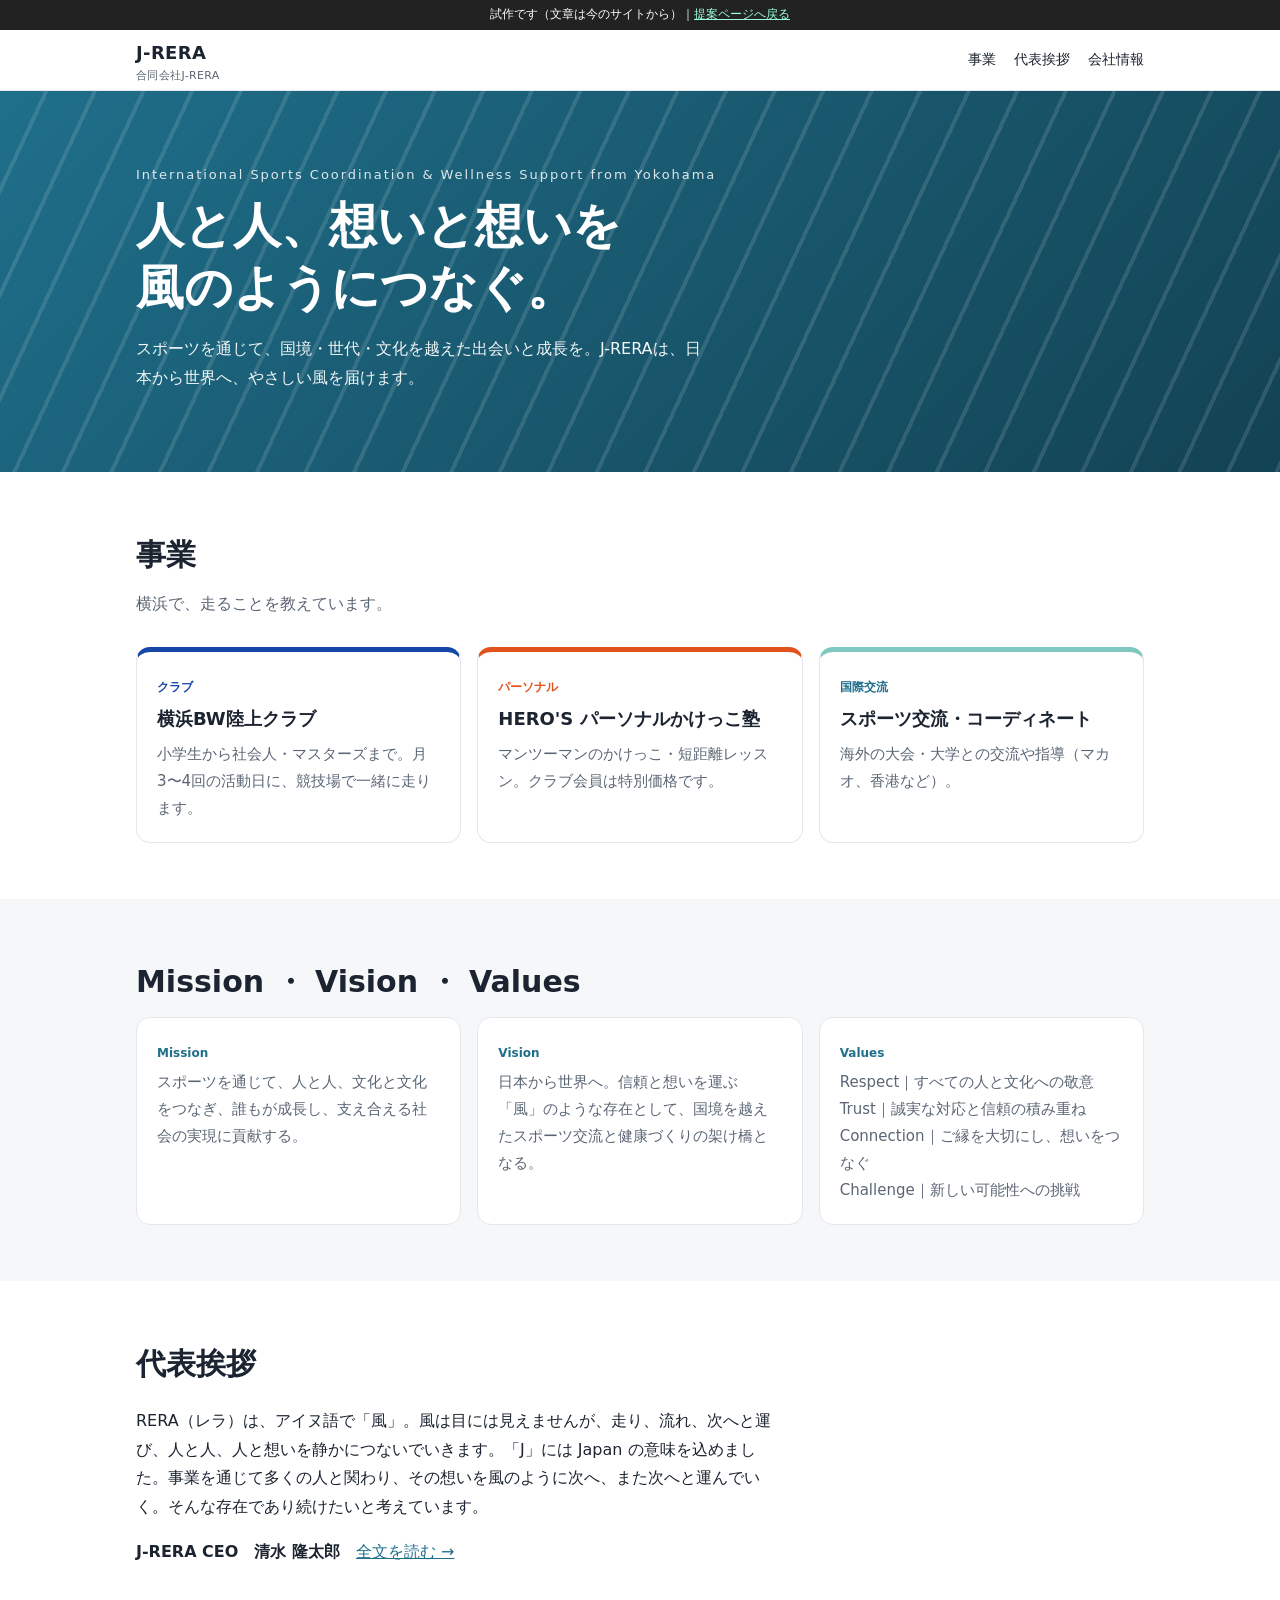
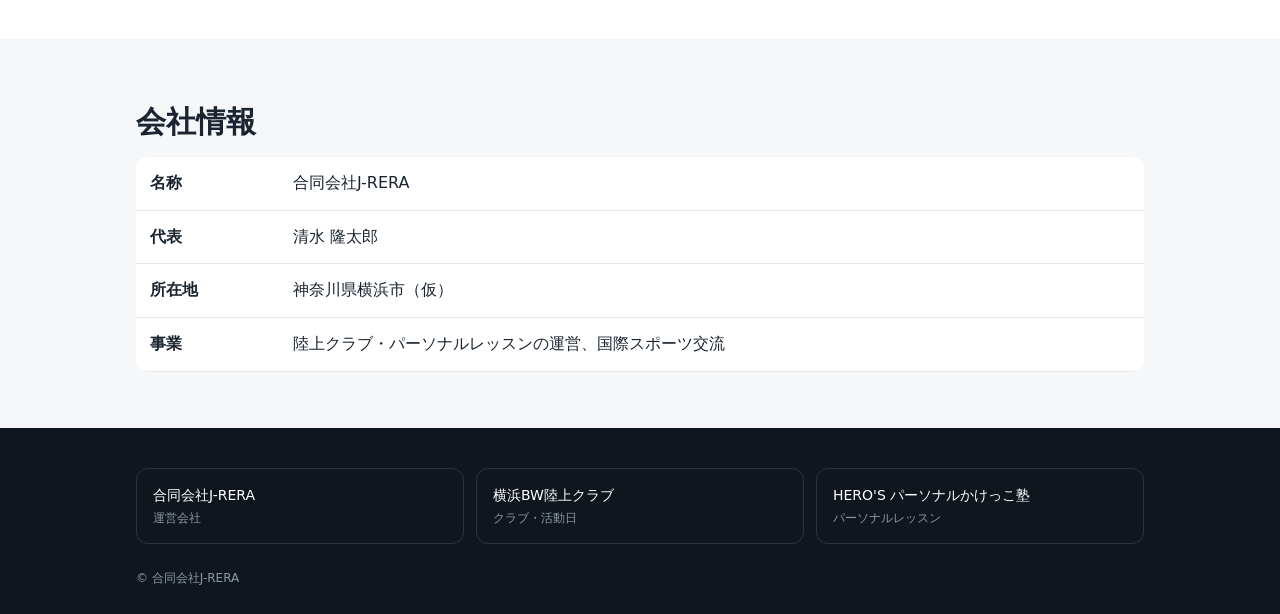
==== index.html @ cc94c743 "J-RERA・BW・HERO'S のサイトまとめの試作 提案ページと、3 ブランドの見本サイト（共通の base.css）。決済は Square に一本化する想定。  Co-Authored-By: " ====
<!doctype html>
<html lang="ja">
<head>
<meta charset="utf-8">
<meta name="viewport" content="width=device-width, initial-scale=1">
<meta name="robots" content="noindex, nofollow">
<title>合同会社J-RERA｜スポーツでつなぐ、横浜から世界へ</title>
<meta name="description" content="スポーツを通じて、国境・世代・文化を越えた出会いと成長を。横浜BW陸上クラブ、HERO'S パーソナルかけっこ塾を運営しています。">
<link rel="stylesheet" href="base.css">
</head>
<body class="jrera">
<div class="mock-note">試作です（文章は今のサイトから）｜<a href="proposal.html">提案ページへ戻る</a></div>

<header class="site"><div class="wrap">
  <a class="logo" href="#">J-RERA<small>合同会社J-RERA</small></a>
  <nav class="menu">
    <a href="#business">事業</a><a href="#message">代表挨拶</a><a href="#company">会社情報</a>
  </nav>
</div></header>

<div class="hero"><div class="wrap">
  <div class="eyebrow">International Sports Coordination &amp; Wellness Support from Yokohama</div>
  <h1>人と人、想いと想いを<br>風のようにつなぐ。</h1>
  <p>スポーツを通じて、国境・世代・文化を越えた出会いと成長を。J-RERAは、日本から世界へ、やさしい風を届けます。</p>
</div></div>

<section id="business"><div class="wrap">
  <h2>事業</h2>
  <p class="lead">横浜で、走ることを教えています。</p>
  <div class="grid">
    <a class="card" href="bw/" style="text-decoration:none;color:inherit;border-top:5px solid #1747a6">
      <span class="tag" style="color:#1747a6">クラブ</span><h3>横浜BW陸上クラブ</h3>
      <p>小学生から社会人・マスターズまで。月3〜4回の活動日に、競技場で一緒に走ります。</p>
    </a>
    <a class="card" href="heros/" style="text-decoration:none;color:inherit;border-top:5px solid #e2521d">
      <span class="tag" style="color:#e2521d">パーソナル</span><h3>HERO'S パーソナルかけっこ塾</h3>
      <p>マンツーマンのかけっこ・短距離レッスン。クラブ会員は特別価格です。</p>
    </a>
    <div class="card" style="border-top:5px solid var(--accent)">
      <span class="tag">国際交流</span><h3>スポーツ交流・コーディネート</h3>
      <p>海外の大会・大学との交流や指導（マカオ、香港など）。</p>
    </div>
  </div>
</div></section>

<section class="alt"><div class="wrap">
  <h2>Mission ・ Vision ・ Values</h2>
  <div class="grid">
    <div class="card"><span class="tag">Mission</span><p>スポーツを通じて、人と人、文化と文化をつなぎ、誰もが成長し、支え合える社会の実現に貢献する。</p></div>
    <div class="card"><span class="tag">Vision</span><p>日本から世界へ。信頼と想いを運ぶ「風」のような存在として、国境を越えたスポーツ交流と健康づくりの架け橋となる。</p></div>
    <div class="card"><span class="tag">Values</span><p>Respect｜すべての人と文化への敬意<br>Trust｜誠実な対応と信頼の積み重ね<br>Connection｜ご縁を大切にし、想いをつなぐ<br>Challenge｜新しい可能性への挑戦</p></div>
  </div>
</div></section>

<section id="message"><div class="wrap">
  <h2>代表挨拶</h2>
  <p style="max-width:40em">RERA（レラ）は、アイヌ語で「風」。風は目には見えませんが、走り、流れ、次へと運び、人と人、人と想いを静かにつないでいきます。「J」には Japan の意味を込めました。事業を通じて多くの人と関わり、その想いを風のように次へ、また次へと運んでいく。そんな存在であり続けたいと考えています。</p>
  <p><strong>J-RERA CEO　清水 隆太郎</strong>　<a href="#">全文を読む →</a></p>
</div></section>

<section class="alt" id="company"><div class="wrap">
  <h2>会社情報</h2>
  <table class="price info">
    <tr><th>名称</th><td>合同会社J-RERA</td></tr>
    <tr><th>代表</th><td>清水 隆太郎</td></tr>
    <tr><th>所在地</th><td>神奈川県横浜市（仮）</td></tr>
    <tr><th>事業</th><td>陸上クラブ・パーソナルレッスンの運営、国際スポーツ交流</td></tr>
  </table>
</div></section>

<footer class="family"><div class="wrap">
  <div class="brands">
    <a href="./">合同会社J-RERA<small>運営会社</small></a>
    <a href="bw/">横浜BW陸上クラブ<small>クラブ・活動日</small></a>
    <a href="heros/">HERO'S パーソナルかけっこ塾<small>パーソナルレッスン</small></a>
  </div>
  <div class="copy">© 合同会社J-RERA</div>
</div></footer>
</body>
</html>
---- base.css ----
/* 3 サイト共通。色だけ body のクラスで変える */
:root {
  --ink: #1b2430;
  --sub: #5b6675;
  --line: #e3e7ec;
  --bg: #ffffff;
  --soft: #f5f7f9;
  --main: #1f6f8b;
  --accent: #7fc8c2;
  --on-main: #ffffff;
}
body.bw    { --main: #1747a6; --accent: #f2c230; }
body.heros { --main: #e2521d; --accent: #ffd23f; }
body.jrera { --main: #1f6f8b; --accent: #7fc8c2; }

* { box-sizing: border-box; }
html { scroll-behavior: smooth; }
body {
  margin: 0; color: var(--ink); background: var(--bg);
  font: 16px/1.8 "Hiragino Sans", "Noto Sans JP", system-ui, sans-serif;
}
img { max-width: 100%; }
a { color: var(--main); }
.wrap { max-width: 1040px; margin: 0 auto; padding: 0 16px; }

.mock-note {
  background: #222; color: #fff; font-size: 12px; text-align: center; padding: 4px 16px;
}
.mock-note a { color: #9fd; }

header.site {
  position: sticky; top: 0; z-index: 10; background: rgba(255,255,255,.95);
  border-bottom: 1px solid var(--line); backdrop-filter: blur(6px);
}
header.site .wrap { display: flex; align-items: center; gap: 16px; min-height: 60px; flex-wrap: wrap; }
.logo { font-weight: 800; font-size: 18px; color: var(--ink); text-decoration: none; letter-spacing: .02em; }
.logo small { display: block; font-size: 11px; font-weight: 500; color: var(--sub); line-height: 1.2; }
nav.menu { margin-left: auto; display: flex; gap: 4px 18px; flex-wrap: wrap; font-size: 14px; }
nav.menu a { color: var(--ink); text-decoration: none; }
nav.menu a:hover { color: var(--main); }

.hero {
  background: linear-gradient(135deg, var(--main), color-mix(in srgb, var(--main) 60%, #000));
  color: var(--on-main); padding: 72px 0 64px; position: relative; overflow: hidden;
}
.hero::after { /* 走るイメージの斜線 */
  content: ""; position: absolute; inset: 0; opacity: .12;
  background: repeating-linear-gradient(115deg, transparent 0 40px, #fff 40px 44px);
}
.hero .wrap { position: relative; z-index: 1; }
.hero .eyebrow { font-size: 13px; letter-spacing: .15em; opacity: .85; }
.hero h1 { font-size: clamp(28px, 6vw, 48px); line-height: 1.3; margin: 8px 0 16px; }
.hero p { max-width: 36em; opacity: .95; }

.btn {
  display: inline-block; padding: 12px 24px; border-radius: 999px; font-weight: 700;
  text-decoration: none; background: var(--accent); color: var(--ink); border: 0; cursor: pointer; font-size: 15px;
}
.btn.ghost { background: transparent; color: inherit; border: 2px solid currentColor; }
.btns { display: flex; gap: 12px; flex-wrap: wrap; margin-top: 24px; }

section { padding: 56px 0; }
section.alt { background: var(--soft); }
h2 { font-size: clamp(22px, 4vw, 30px); margin: 0 0 8px; }
h2 + .lead { color: var(--sub); margin-top: 0; margin-bottom: 28px; }
h3 { margin: 0 0 6px; font-size: 18px; }

.grid { display: grid; gap: 16px; grid-template-columns: repeat(auto-fit, minmax(220px, 1fr)); }
.card { background: #fff; border: 1px solid var(--line); border-radius: 14px; padding: 20px; }
.card .tag { display: inline-block; font-size: 12px; font-weight: 700; color: var(--main); margin-bottom: 4px; }
.card p { margin: 0; color: var(--sub); font-size: 15px; }

table.price { width: 100%; border-collapse: collapse; background: #fff; border-radius: 12px; overflow: hidden; }
table.price th, table.price td { padding: 12px 14px; border-bottom: 1px solid var(--line); text-align: left; vertical-align: top; }
table.price td:last-child { text-align: right; white-space: nowrap; font-weight: 700; }
table.price small { color: var(--sub); font-weight: 400; }

.schedule { list-style: none; padding: 0; margin: 0; display: grid; gap: 10px; }
.schedule li { display: flex; gap: 14px; align-items: center; background: #fff; border: 1px solid var(--line); border-radius: 12px; padding: 12px 16px; }
.schedule .date { font-weight: 800; color: var(--main); min-width: 5.5em; }
.schedule .place { color: var(--sub); font-size: 14px; }

.callout {
  border-left: 5px solid var(--accent); background: #fff; padding: 16px 20px; border-radius: 0 12px 12px 0; margin-top: 24px;
}

.profile { display: grid; gap: 24px; grid-template-columns: 160px 1fr; align-items: start; }
.avatar { width: 160px; aspect-ratio: 1; border-radius: 50%; background: var(--soft); border: 1px dashed var(--line);
  display: grid; place-items: center; color: var(--sub); font-size: 13px; }
.profile ul { padding-left: 1.2em; margin: 8px 0; }
@media (max-width: 600px) { .profile { grid-template-columns: 1fr; } }

form.contact { display: grid; gap: 12px; max-width: 560px; }
form.contact label { font-size: 14px; font-weight: 700; }
form.contact input, form.contact select, form.contact textarea {
  width: 100%; font: inherit; padding: 10px 12px; border: 1px solid var(--line); border-radius: 10px; background: #fff;
}

/* 共通フッター: 3 ブランドを行き来できる */
footer.family { background: #10161e; color: #cfd6de; padding: 40px 0 24px; font-size: 14px; }
footer.family .brands { display: grid; gap: 12px; grid-template-columns: repeat(auto-fit, minmax(200px, 1fr)); margin-bottom: 24px; }
footer.family .brands a { color: #fff; text-decoration: none; border: 1px solid #2a3542; border-radius: 12px; padding: 14px 16px; display: block; }
footer.family .brands a:hover { border-color: #fff; }
footer.family .brands small { display: block; color: #8b97a5; }
footer.family .copy { color: #8b97a5; font-size: 12px; }
table.price.info td { white-space: normal; text-align: left; font-weight: 500; }
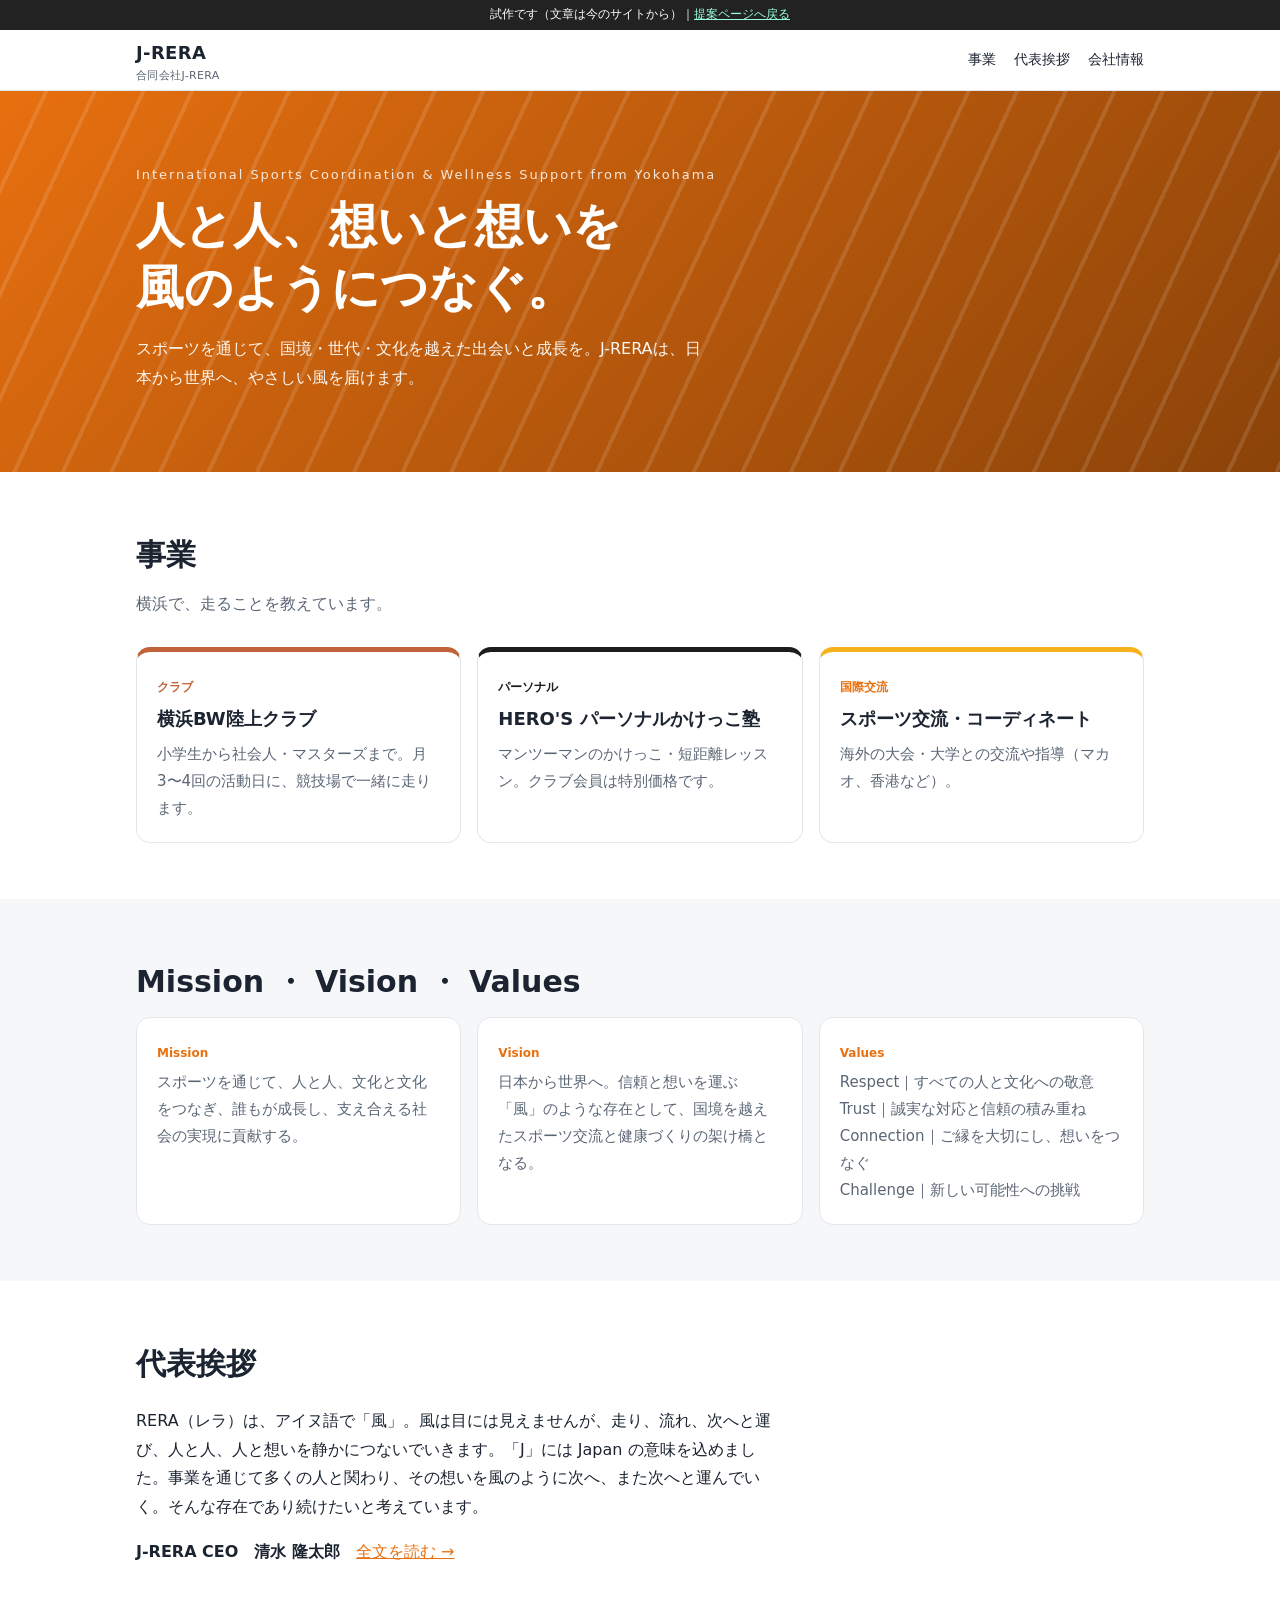
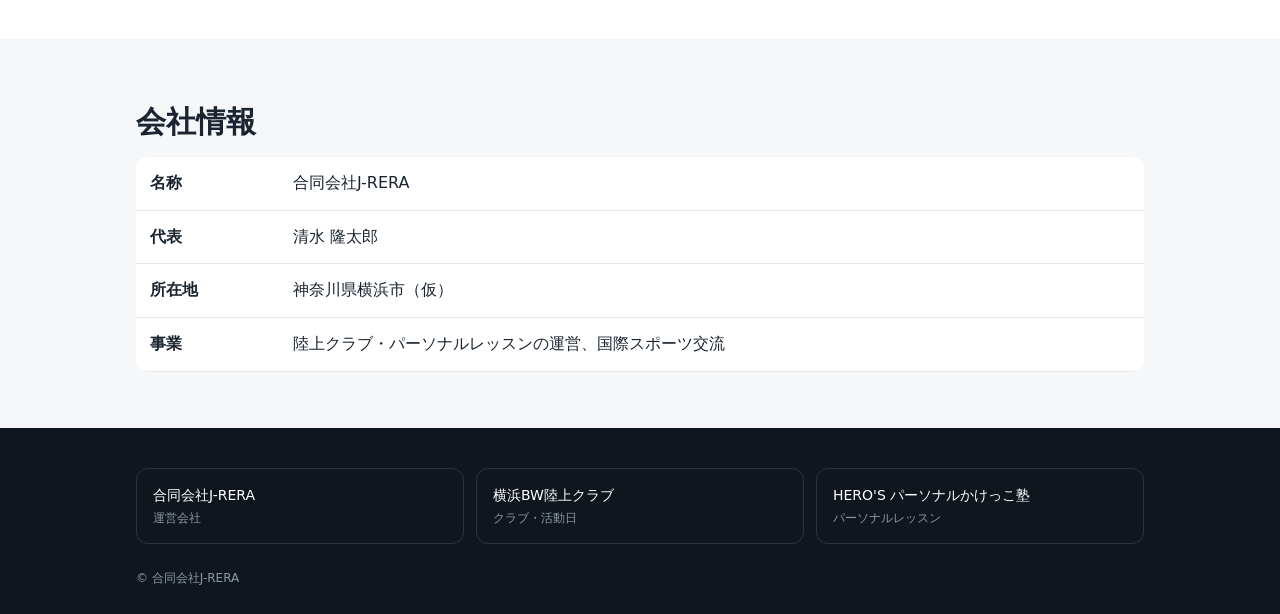
==== commit 0a52ee31: "色と HERO'S の文章を今のサイトに合わせる J-RERA はロゴのオレンジ、BW はテラコッタ、HERO'S は黒と白に。HERO'S はキャッチコピー・レッスンの流れ・講師紹介・お客様の声・特" ====
--- a/index.html
+++ b/index.html
@@ -28,12 +28,12 @@
   <h2>事業</h2>
   <p class="lead">横浜で、走ることを教えています。</p>
   <div class="grid">
-    <a class="card" href="bw/" style="text-decoration:none;color:inherit;border-top:5px solid #1747a6">
-      <span class="tag" style="color:#1747a6">クラブ</span><h3>横浜BW陸上クラブ</h3>
+    <a class="card" href="bw/" style="text-decoration:none;color:inherit;border-top:5px solid #c0633a">
+      <span class="tag" style="color:#c0633a">クラブ</span><h3>横浜BW陸上クラブ</h3>
       <p>小学生から社会人・マスターズまで。月3〜4回の活動日に、競技場で一緒に走ります。</p>
     </a>
-    <a class="card" href="heros/" style="text-decoration:none;color:inherit;border-top:5px solid #e2521d">
-      <span class="tag" style="color:#e2521d">パーソナル</span><h3>HERO'S パーソナルかけっこ塾</h3>
+    <a class="card" href="heros/" style="text-decoration:none;color:inherit;border-top:5px solid #1d1d1f">
+      <span class="tag" style="color:#1d1d1f">パーソナル</span><h3>HERO'S パーソナルかけっこ塾</h3>
       <p>マンツーマンのかけっこ・短距離レッスン。クラブ会員は特別価格です。</p>
     </a>
     <div class="card" style="border-top:5px solid var(--accent)">
--- a/base.css
+++ b/base.css
@@ -9,9 +9,9 @@
   --accent: #7fc8c2;
   --on-main: #ffffff;
 }
-body.bw    { --main: #1747a6; --accent: #f2c230; }
-body.heros { --main: #e2521d; --accent: #ffd23f; }
-body.jrera { --main: #1f6f8b; --accent: #7fc8c2; }
+body.bw    { --main: #c0633a; --accent: #e9b89c; } /* 今のサイトのテラコッタ */
+body.heros { --main: #1d1d1f; --accent: #9aa0a6; } /* 今のサイトの黒と白 */
+body.jrera { --main: #e8700f; --accent: #f6b21a; } /* ロゴのオレンジと黄 */
 
 * { box-sizing: border-box; }
 html { scroll-behavior: smooth; }
@@ -54,8 +54,10 @@
 
 .btn {
   display: inline-block; padding: 12px 24px; border-radius: 999px; font-weight: 700;
-  text-decoration: none; background: var(--accent); color: var(--ink); border: 0; cursor: pointer; font-size: 15px;
+  text-decoration: none; background: var(--main); color: #fff; border: 0; cursor: pointer; font-size: 15px;
 }
+.hero .btn { background: #fff; color: var(--ink); }
+.hero .btn.ghost { background: transparent; color: #fff; }
 .btn.ghost { background: transparent; color: inherit; border: 2px solid currentColor; }
 .btns { display: flex; gap: 12px; flex-wrap: wrap; margin-top: 24px; }
 
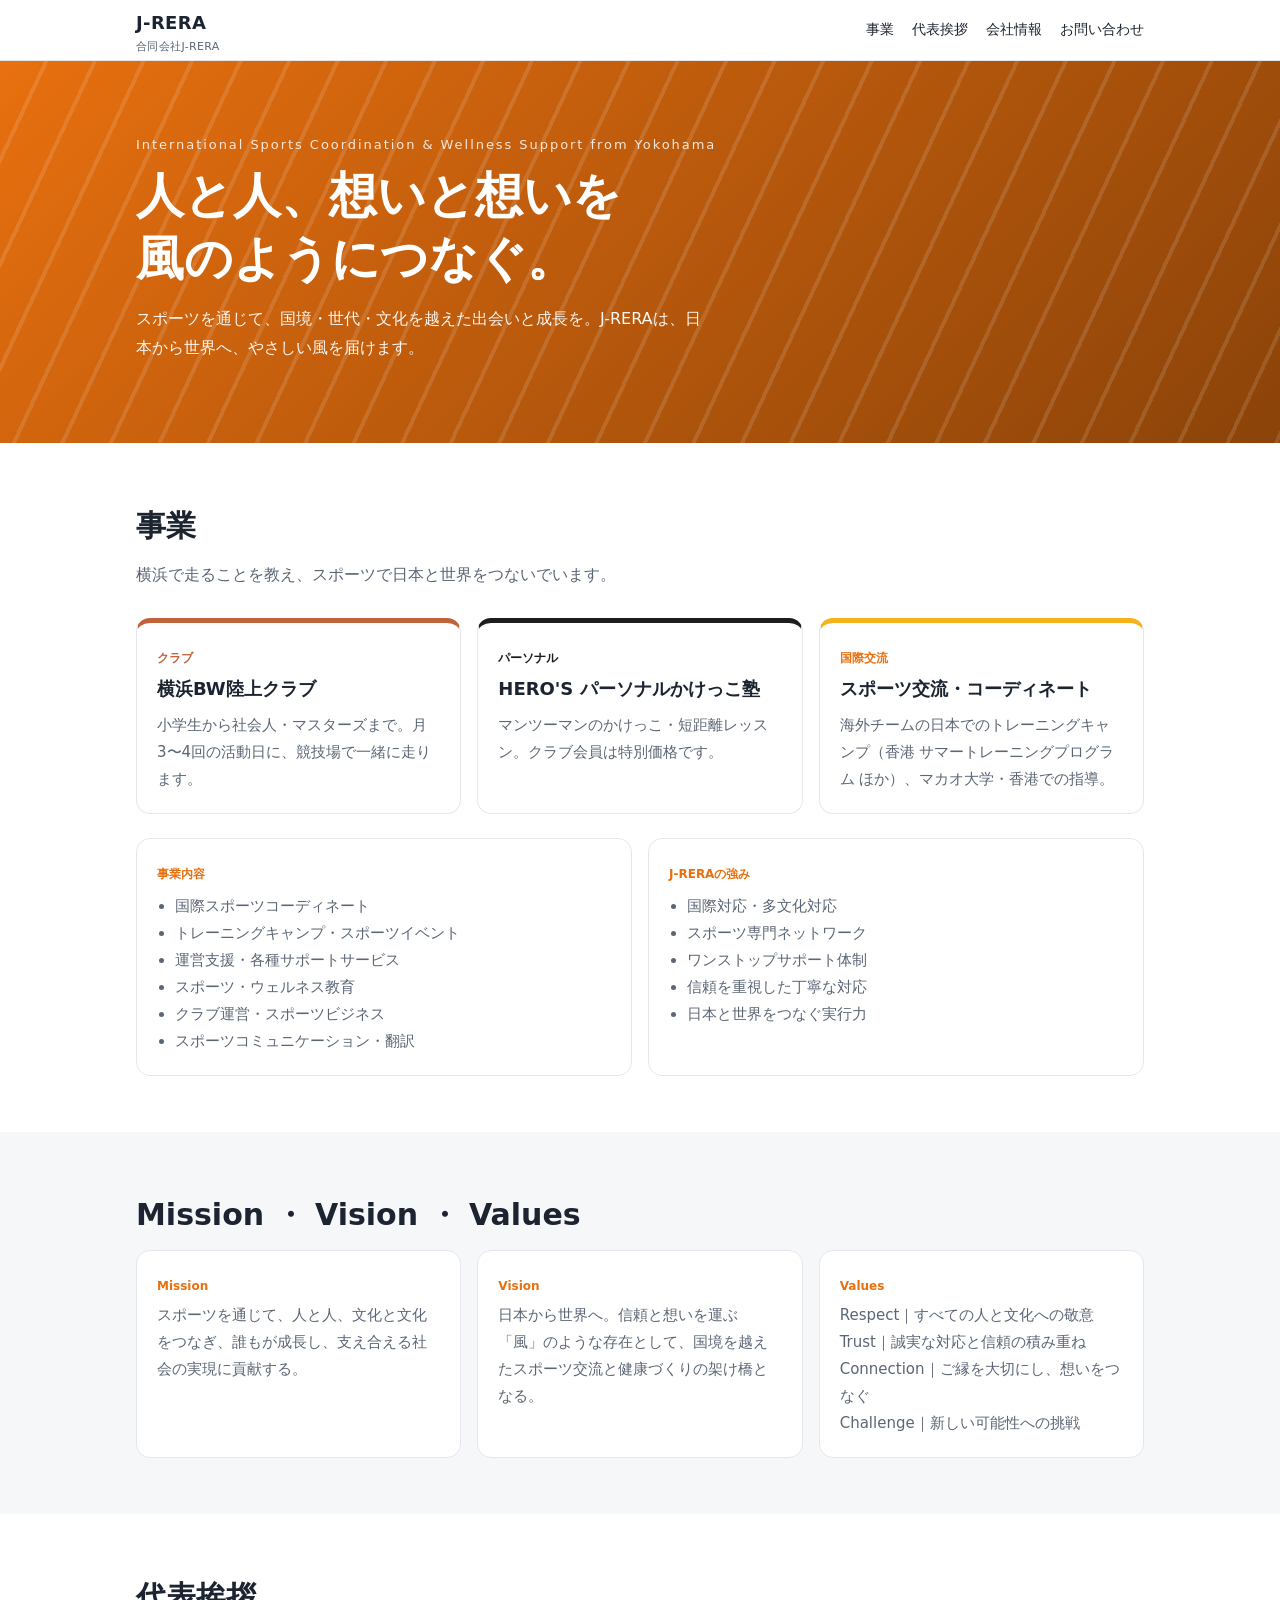
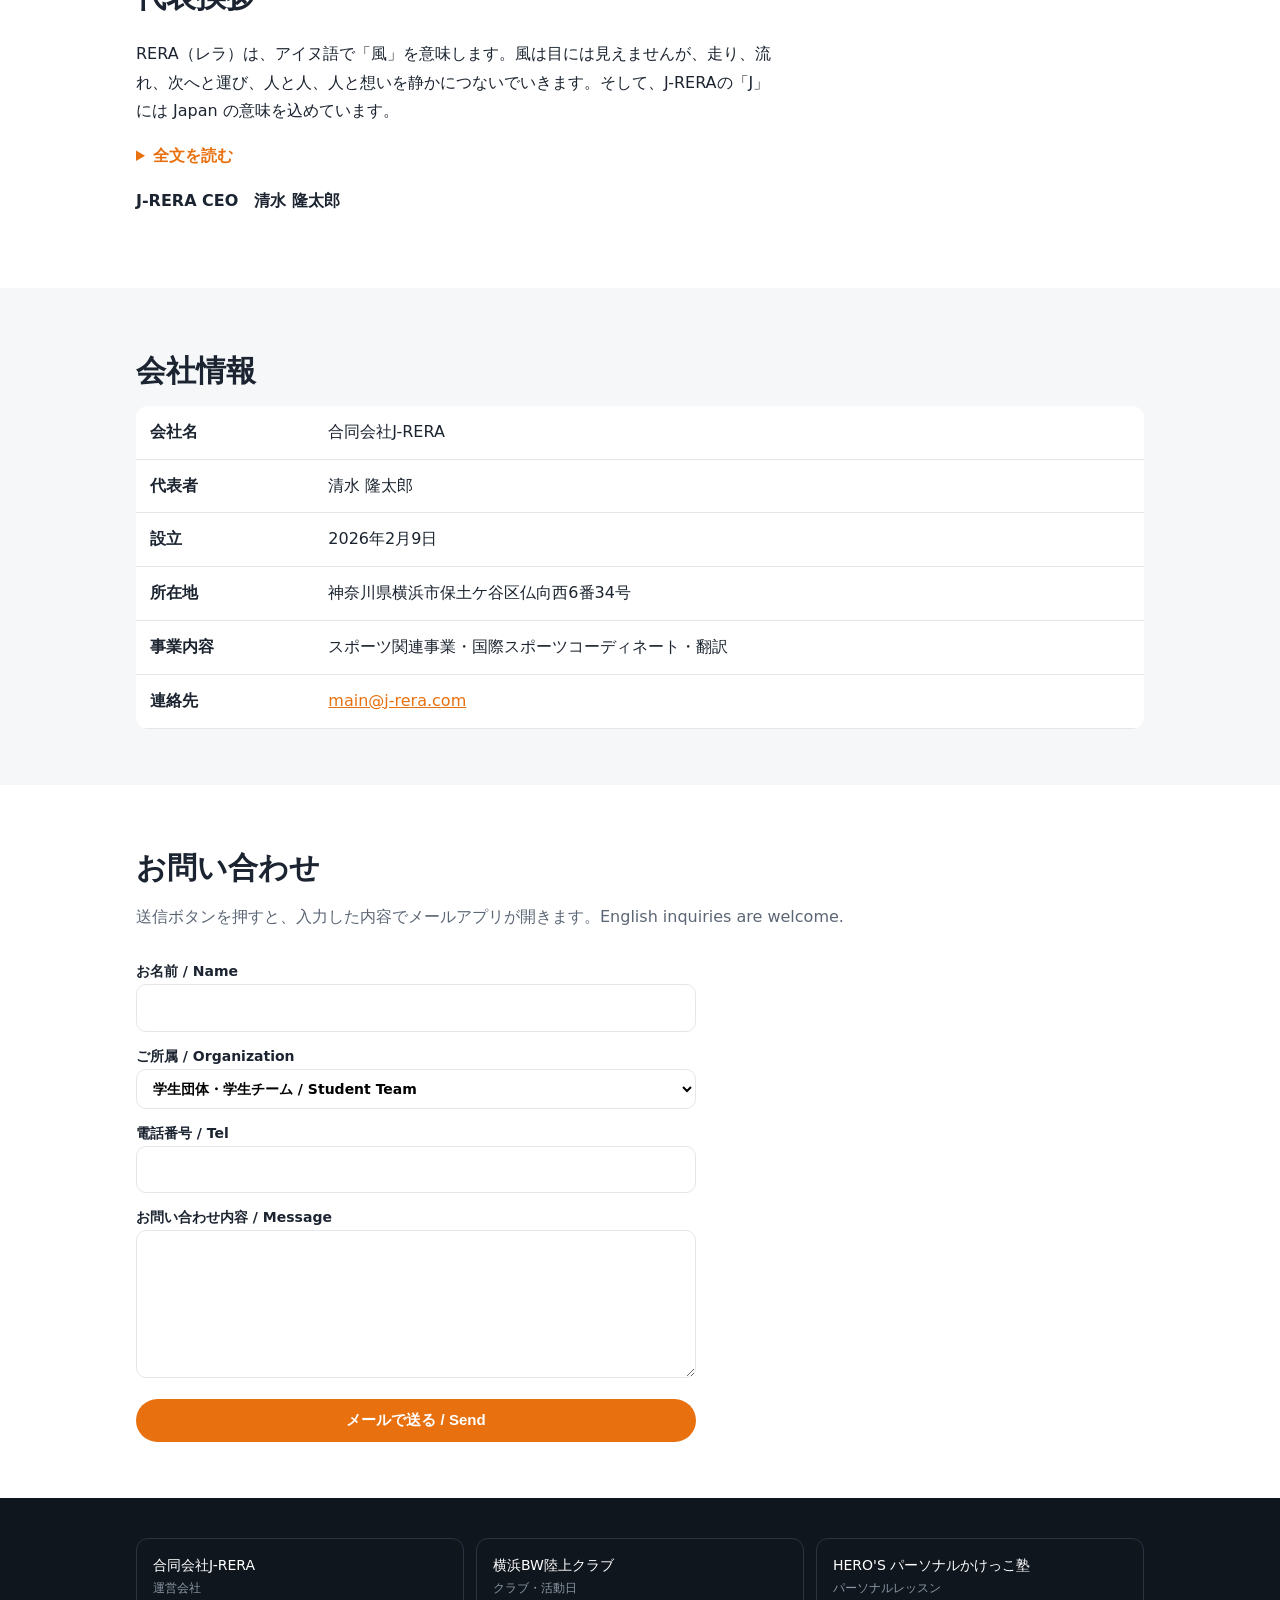
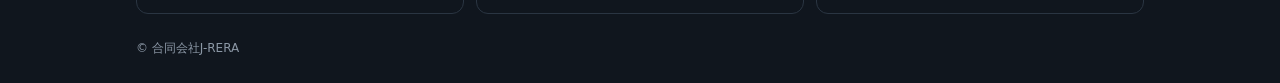
==== commit 7ae85b6a: "3 サイトに今のサイトの文章・料金・経歴を入れ、本番用にする - 代表挨拶の全文、事業内容、会社情報を J-RERA に入れる - BW にコーチの経歴とメッセージの全文、よくある質問を入れる - H" ====
--- a/index.html
+++ b/index.html
@@ -9,12 +9,11 @@
 <link rel="stylesheet" href="base.css">
 </head>
 <body class="jrera">
-<div class="mock-note">試作です（文章は今のサイトから）｜<a href="proposal.html">提案ページへ戻る</a></div>
 
 <header class="site"><div class="wrap">
-  <a class="logo" href="#">J-RERA<small>合同会社J-RERA</small></a>
+  <a class="logo" href="./">J-RERA<small>合同会社J-RERA</small></a>
   <nav class="menu">
-    <a href="#business">事業</a><a href="#message">代表挨拶</a><a href="#company">会社情報</a>
+    <a href="#business">事業</a><a href="#message">代表挨拶</a><a href="#company">会社情報</a><a href="#contact">お問い合わせ</a>
   </nav>
 </div></header>
 
@@ -26,7 +25,7 @@
 
 <section id="business"><div class="wrap">
   <h2>事業</h2>
-  <p class="lead">横浜で、走ることを教えています。</p>
+  <p class="lead">横浜で走ることを教え、スポーツで日本と世界をつないでいます。</p>
   <div class="grid">
     <a class="card" href="bw/" style="text-decoration:none;color:inherit;border-top:5px solid #c0633a">
       <span class="tag" style="color:#c0633a">クラブ</span><h3>横浜BW陸上クラブ</h3>
@@ -38,7 +37,31 @@
     </a>
     <div class="card" style="border-top:5px solid var(--accent)">
       <span class="tag">国際交流</span><h3>スポーツ交流・コーディネート</h3>
-      <p>海外の大会・大学との交流や指導（マカオ、香港など）。</p>
+      <p>海外チームの日本でのトレーニングキャンプ（香港 サマートレーニングプログラム ほか）、マカオ大学・香港での指導。</p>
+    </div>
+  </div>
+
+  <div class="grid" style="margin-top:24px">
+    <div class="card">
+      <span class="tag">事業内容</span>
+      <ul class="plain">
+        <li>国際スポーツコーディネート</li>
+        <li>トレーニングキャンプ・スポーツイベント</li>
+        <li>運営支援・各種サポートサービス</li>
+        <li>スポーツ・ウェルネス教育</li>
+        <li>クラブ運営・スポーツビジネス</li>
+        <li>スポーツコミュニケーション・翻訳</li>
+      </ul>
+    </div>
+    <div class="card">
+      <span class="tag">J-RERAの強み</span>
+      <ul class="plain">
+        <li>国際対応・多文化対応</li>
+        <li>スポーツ専門ネットワーク</li>
+        <li>ワンストップサポート体制</li>
+        <li>信頼を重視した丁寧な対応</li>
+        <li>日本と世界をつなぐ実行力</li>
+      </ul>
     </div>
   </div>
 </div></section>
@@ -54,18 +77,50 @@
 
 <section id="message"><div class="wrap">
   <h2>代表挨拶</h2>
-  <p style="max-width:40em">RERA（レラ）は、アイヌ語で「風」。風は目には見えませんが、走り、流れ、次へと運び、人と人、人と想いを静かにつないでいきます。「J」には Japan の意味を込めました。事業を通じて多くの人と関わり、その想いを風のように次へ、また次へと運んでいく。そんな存在であり続けたいと考えています。</p>
-  <p><strong>J-RERA CEO　清水 隆太郎</strong>　<a href="#">全文を読む →</a></p>
+  <div class="prose">
+    <p>RERA（レラ）は、アイヌ語で「風」を意味します。風は目には見えませんが、走り、流れ、次へと運び、人と人、人と想いを静かにつないでいきます。そして、J-RERAの「J」には Japan の意味を込めています。</p>
+    <details>
+      <summary>全文を読む</summary>
+      <p>この歳になり、世代は巡り巡ってきているのだと実感することが増えました。自分の生き方や仕事の意味について考えるとき、自然と「自分はどこから来たのか」という問いに立ち返ります。</p>
+      <p>私のルーツを辿れば、幼い頃、祖母からよく聞かされていた話があります。祖母はかつて樺太で育ちました。そこでは、アイヌ民族、ロシア民族、日本民族、朝鮮民族など、さまざまな人々が関わり合いながら暮らしていたといいます。</p>
+      <p>祖母はいつも私にこう教えてくれました。<br>「困っている人がいたら、手を差し伸べなさい」<br>「みんなが幸せになれるような行動を選びなさい」<br>その教えを胸に、私はこれまでの人生を歩んできました。</p>
+      <p>現在、私はスポーツや仕事を通じて、多くの人と関わりながら日々を過ごしています。私が困ったときに手を差し伸べてくれる人がいる。そして、私自身も誰かの役に立つことができる。世の中は決して一人では成り立たず、持ちつ持たれつ、お互い様の関係によって支えられている。私はそう感じています。</p>
+      <p>私たちが目指すのは、人々の暮らしの中にある「こんなサービスがあったらいいな」という想いに耳を傾け、それを共に考え、形にしていく存在です。</p>
+      <p>RERA（レラ）は、アイヌ語で「風」を意味します。風は目には見えませんが、走り、流れ、次へと運び、人と人、人と想いを静かにつないでいきます。そして、J-RERAの「J」には Japan の意味を込めています。この美しい日本に生まれ育ったことへの誇り、そして、この国を愛し、守り、次の世代へつないでいきたいという想いです。</p>
+      <p>私たちJ-RERAは、事業を通じて多くの人と関わり、多くの人の役に立ち、その想いを風のように次へ、また次へと運んでいく。そんな存在であり続けたいと考えています。</p>
+    </details>
+    <p><strong>J-RERA CEO　清水 隆太郎</strong></p>
+  </div>
 </div></section>
 
 <section class="alt" id="company"><div class="wrap">
   <h2>会社情報</h2>
   <table class="price info">
-    <tr><th>名称</th><td>合同会社J-RERA</td></tr>
-    <tr><th>代表</th><td>清水 隆太郎</td></tr>
-    <tr><th>所在地</th><td>神奈川県横浜市（仮）</td></tr>
-    <tr><th>事業</th><td>陸上クラブ・パーソナルレッスンの運営、国際スポーツ交流</td></tr>
+    <tr><th>会社名</th><td>合同会社J-RERA</td></tr>
+    <tr><th>代表者</th><td>清水 隆太郎</td></tr>
+    <tr><th>設立</th><td>2026年2月9日</td></tr>
+    <tr><th>所在地</th><td>神奈川県横浜市保土ケ谷区仏向西6番34号</td></tr>
+    <tr><th>事業内容</th><td>スポーツ関連事業・国際スポーツコーディネート・翻訳</td></tr>
+    <tr><th>連絡先</th><td><a href="mailto:main@j-rera.com">main@j-rera.com</a></td></tr>
   </table>
+</div></section>
+
+<section id="contact"><div class="wrap">
+  <h2>お問い合わせ</h2>
+  <p class="lead">送信ボタンを押すと、入力した内容でメールアプリが開きます。English inquiries are welcome.</p>
+  <form class="contact" data-to="main@j-rera.com" data-subject="J-RERA へのお問い合わせ">
+    <label>お名前 / Name<input name="お名前" required></label>
+    <label>ご所属 / Organization
+      <select name="ご所属">
+        <option>学生団体・学生チーム / Student Team</option><option>プロチーム / Professional Team</option>
+        <option>アマチュアクラブチーム / Amateur Team</option><option>個人アスリート / Individual Athlete</option>
+        <option>学校・大学 / School / University</option><option>その他 / Other</option>
+      </select>
+    </label>
+    <label>電話番号 / Tel<input name="電話番号" type="tel"></label>
+    <label>お問い合わせ内容 / Message<textarea name="お問い合わせ内容" rows="5" required></textarea></label>
+    <button class="btn">メールで送る / Send</button>
+  </form>
 </div></section>
 
 <footer class="family"><div class="wrap">
@@ -76,5 +131,6 @@
   </div>
   <div class="copy">© 合同会社J-RERA</div>
 </div></footer>
+<script src="form.js"></script>
 </body>
 </html>
--- a/base.css
+++ b/base.css
@@ -49,7 +49,7 @@
 }
 .hero .wrap { position: relative; z-index: 1; }
 .hero .eyebrow { font-size: 13px; letter-spacing: .15em; opacity: .85; }
-.hero h1 { font-size: clamp(28px, 6vw, 48px); line-height: 1.3; margin: 8px 0 16px; }
+.hero h1 { font-size: clamp(26px, 6vw, 48px); line-height: 1.3; margin: 8px 0 16px; word-break: auto-phrase; }
 .hero p { max-width: 36em; opacity: .95; }
 
 .btn {
@@ -106,3 +106,19 @@
 footer.family .brands small { display: block; color: #8b97a5; }
 footer.family .copy { color: #8b97a5; font-size: 12px; }
 table.price.info td { white-space: normal; text-align: left; font-weight: 500; }
+table.price th a { font-weight: 700; }
+
+ul.plain { margin: 4px 0 0; padding-left: 1.2em; color: var(--sub); font-size: 15px; }
+.prose { max-width: 40em; }
+h4 { margin: 16px 0 4px; font-size: 15px; }
+
+/* 「全文を読む」などの折りたたみ */
+details summary { cursor: pointer; color: var(--main); font-weight: 700; }
+details[open] summary { margin-bottom: 8px; }
+.faq { display: grid; gap: 10px; max-width: 760px; }
+.faq details { background: #fff; border: 1px solid var(--line); border-radius: 12px; padding: 14px 18px; }
+.faq summary { color: var(--ink); }
+.faq p { margin: 0; color: var(--sub); }
+
+footer.family .sns { display: flex; gap: 16px; margin-bottom: 12px; }
+footer.family .sns a { color: #cfd6de; }
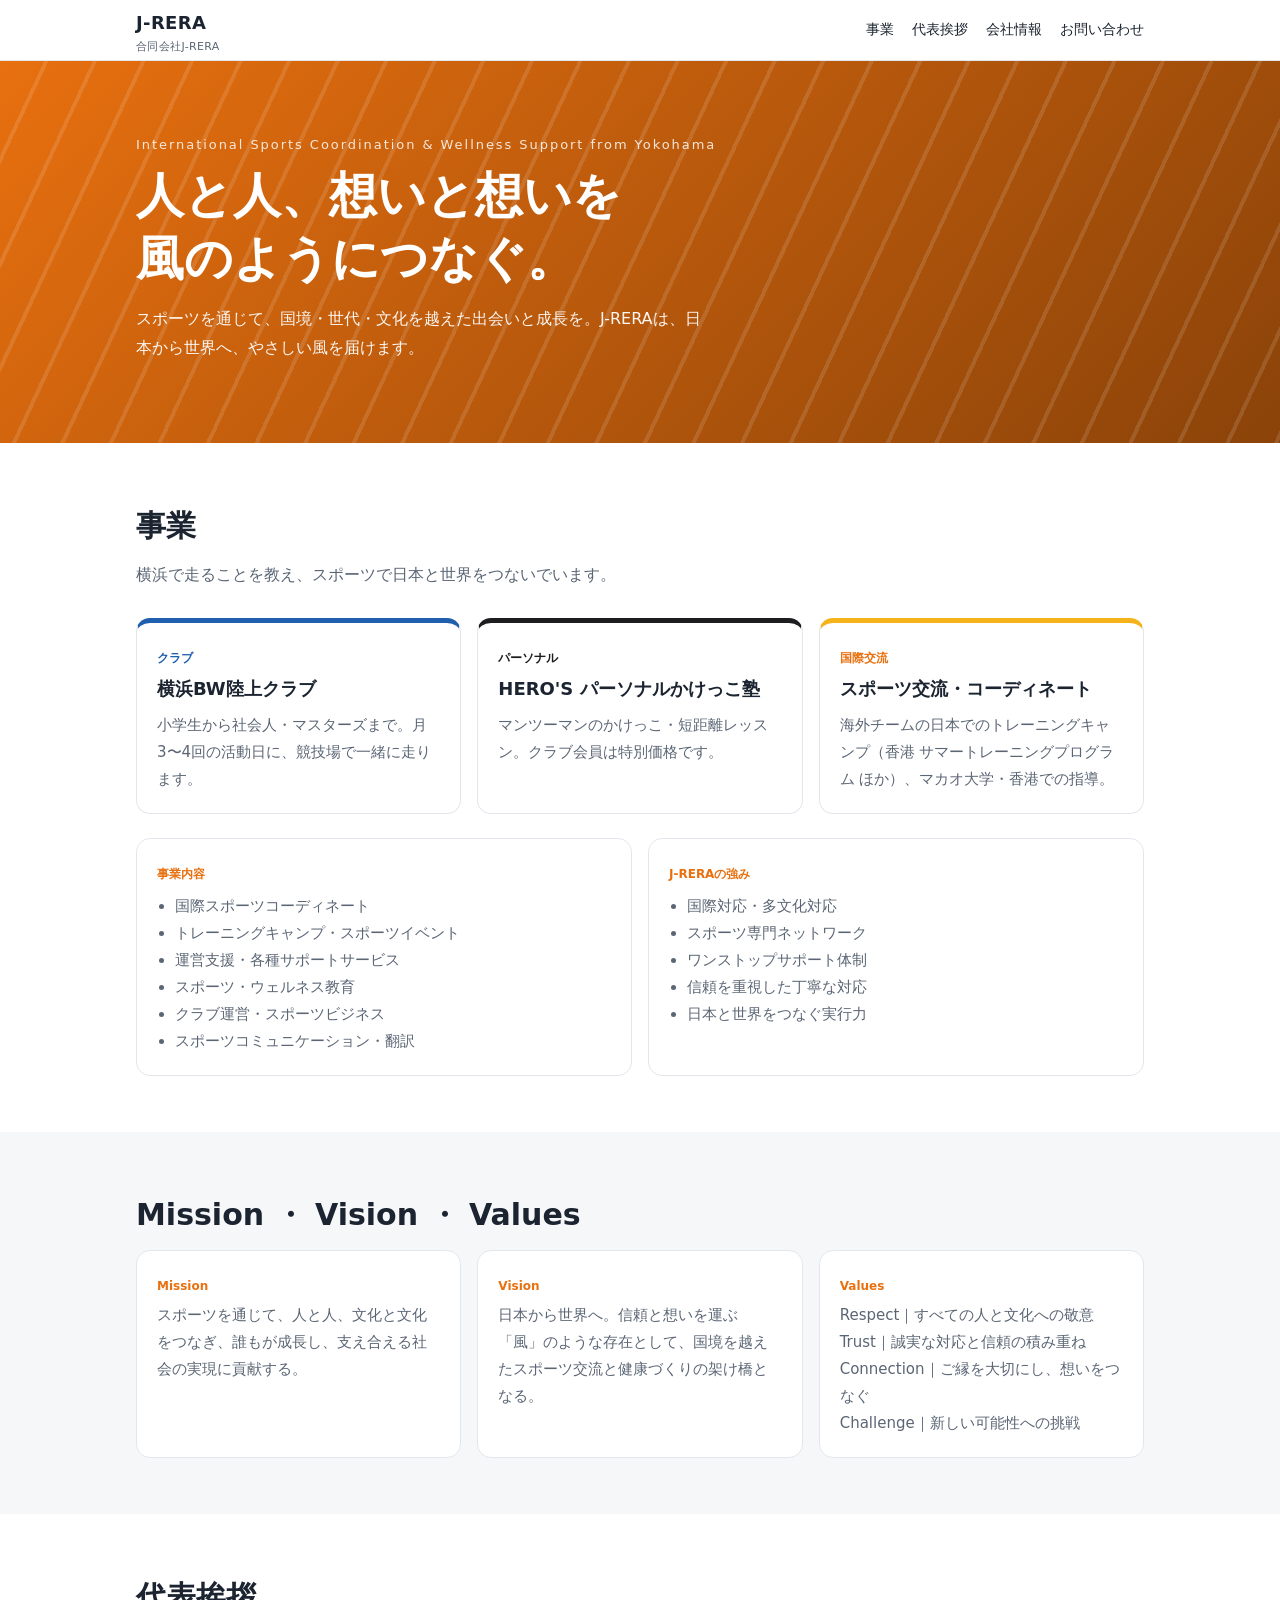
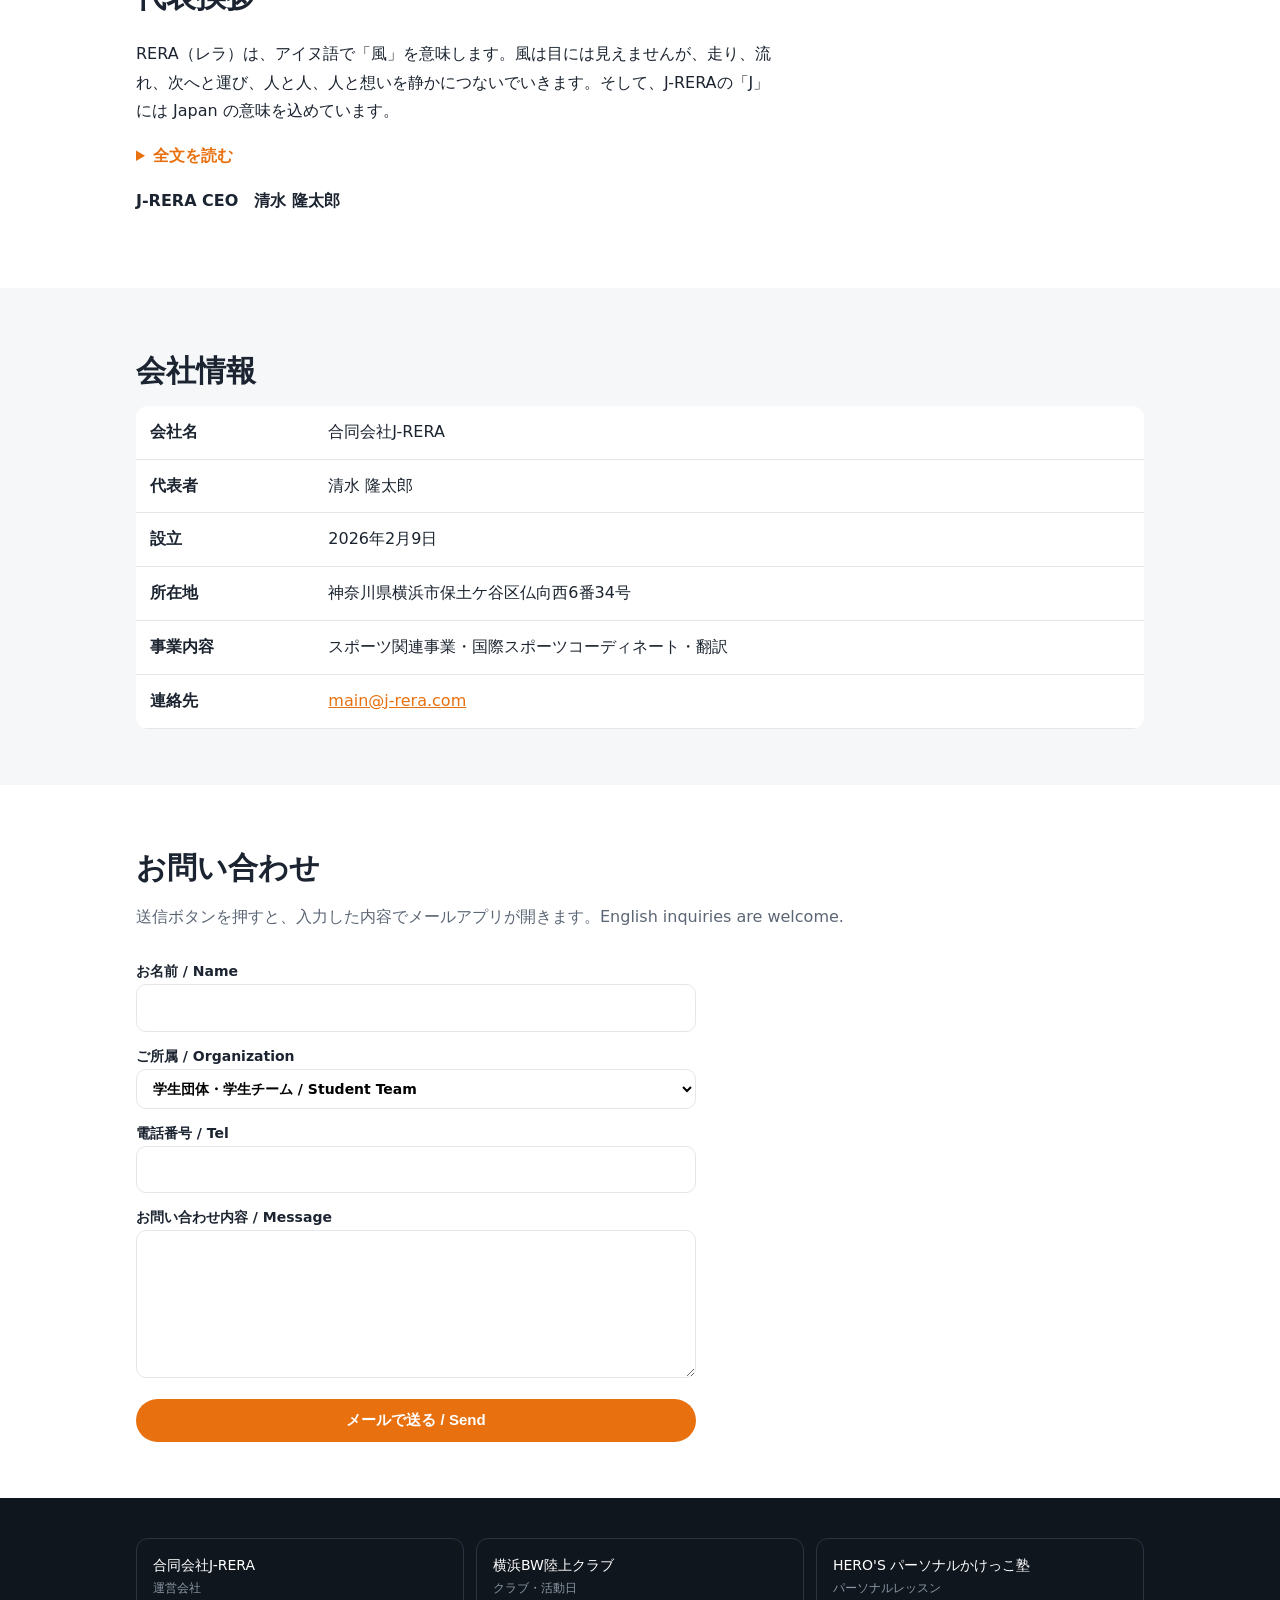
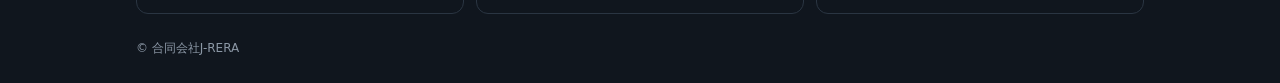
==== commit 409c85f9: "BW の色をテラコッタから青にする Co-Authored-By: Claude Opus 5.5 <noreply@anthropic.com>" ====
--- a/index.html
+++ b/index.html
@@ -27,8 +27,8 @@
   <h2>事業</h2>
   <p class="lead">横浜で走ることを教え、スポーツで日本と世界をつないでいます。</p>
   <div class="grid">
-    <a class="card" href="bw/" style="text-decoration:none;color:inherit;border-top:5px solid #c0633a">
-      <span class="tag" style="color:#c0633a">クラブ</span><h3>横浜BW陸上クラブ</h3>
+    <a class="card" href="bw/" style="text-decoration:none;color:inherit;border-top:5px solid #1f5fae">
+      <span class="tag" style="color:#1f5fae">クラブ</span><h3>横浜BW陸上クラブ</h3>
       <p>小学生から社会人・マスターズまで。月3〜4回の活動日に、競技場で一緒に走ります。</p>
     </a>
     <a class="card" href="heros/" style="text-decoration:none;color:inherit;border-top:5px solid #1d1d1f">
--- a/base.css
+++ b/base.css
@@ -9,7 +9,7 @@
   --accent: #7fc8c2;
   --on-main: #ffffff;
 }
-body.bw    { --main: #c0633a; --accent: #e9b89c; } /* 今のサイトのテラコッタ */
+body.bw    { --main: #1f5fae; --accent: #8fb8e8; } /* 青 */
 body.heros { --main: #1d1d1f; --accent: #9aa0a6; } /* 今のサイトの黒と白 */
 body.jrera { --main: #e8700f; --accent: #f6b21a; } /* ロゴのオレンジと黄 */
 
@@ -120,5 +120,9 @@
 .faq summary { color: var(--ink); }
 .faq p { margin: 0; color: var(--sub); }
 
+.video { aspect-ratio: 16 / 9; border-radius: 12px; overflow: hidden; background: #000; }
+.video iframe { width: 100%; height: 100%; border: 0; display: block; }
+.caption { margin: 8px 0 0; font-size: 14px; color: var(--sub); }
+
 footer.family .sns { display: flex; gap: 16px; margin-bottom: 12px; }
 footer.family .sns a { color: #cfd6de; }
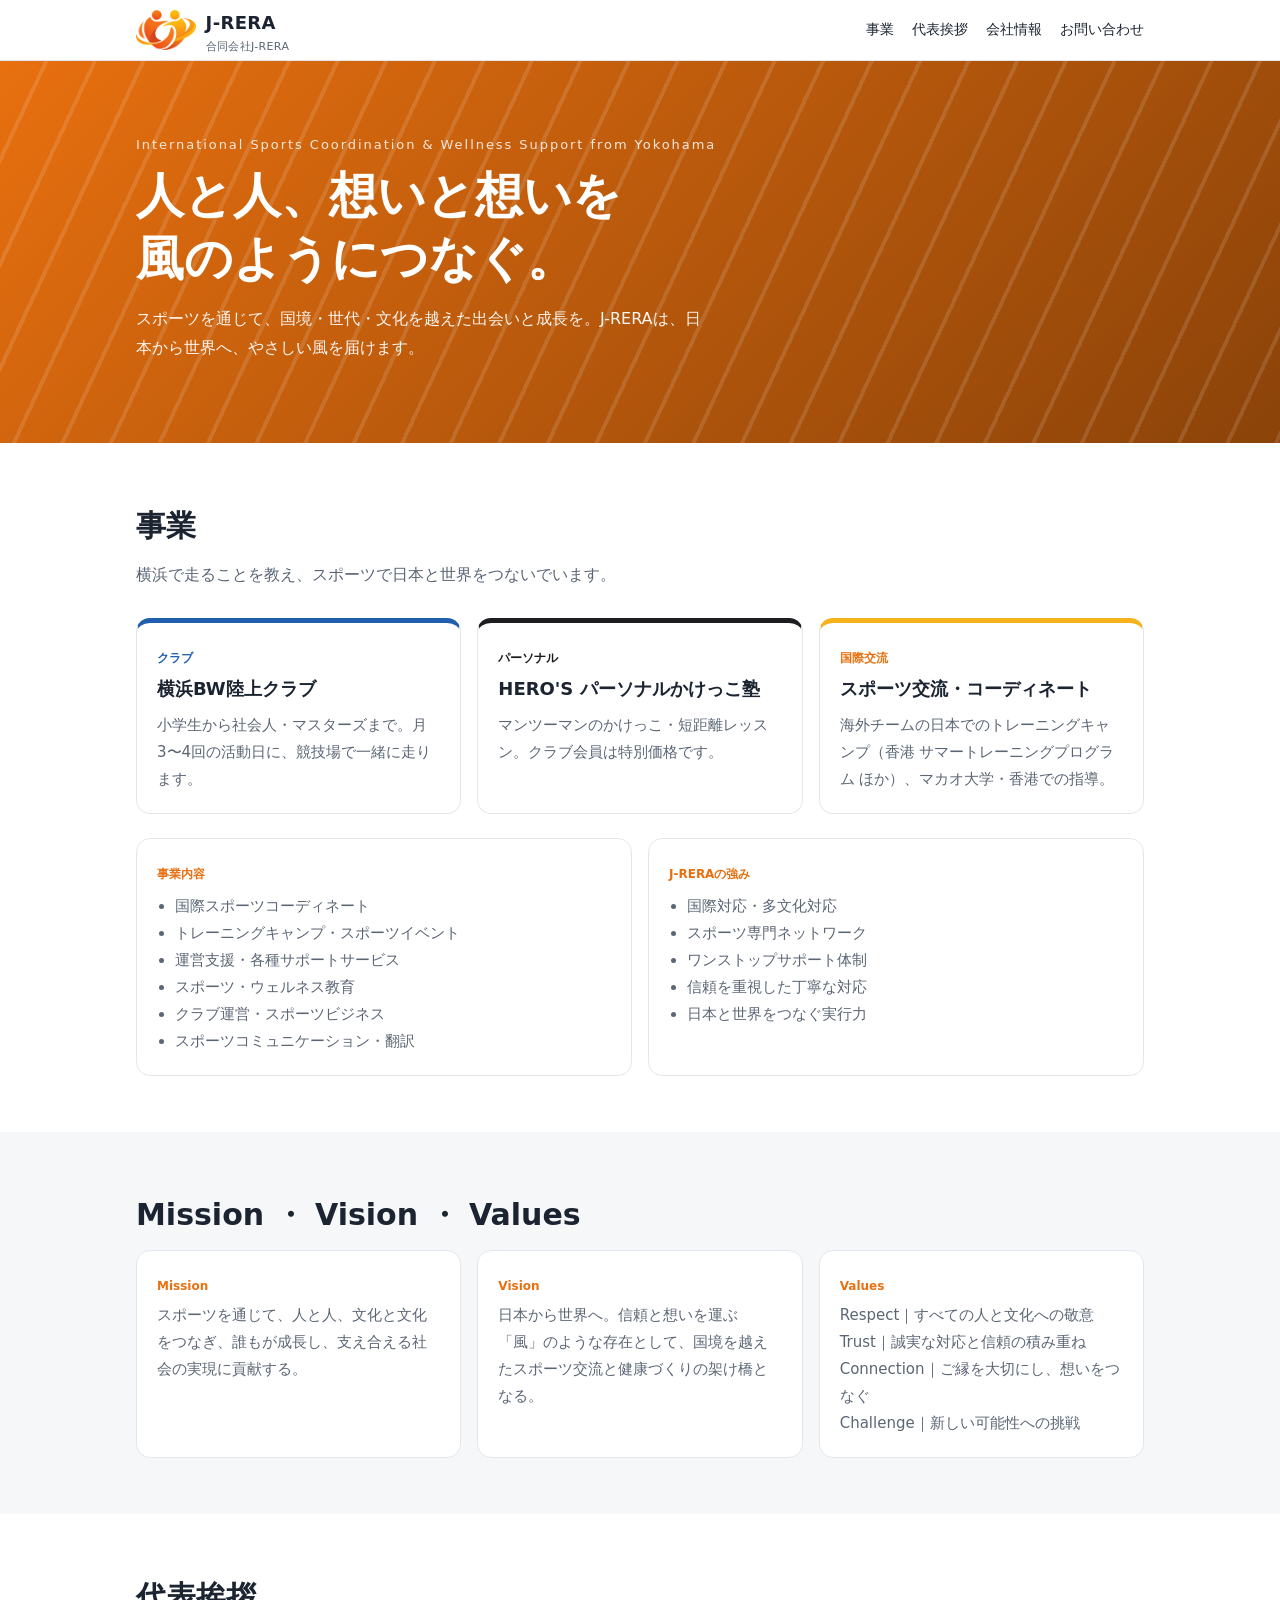
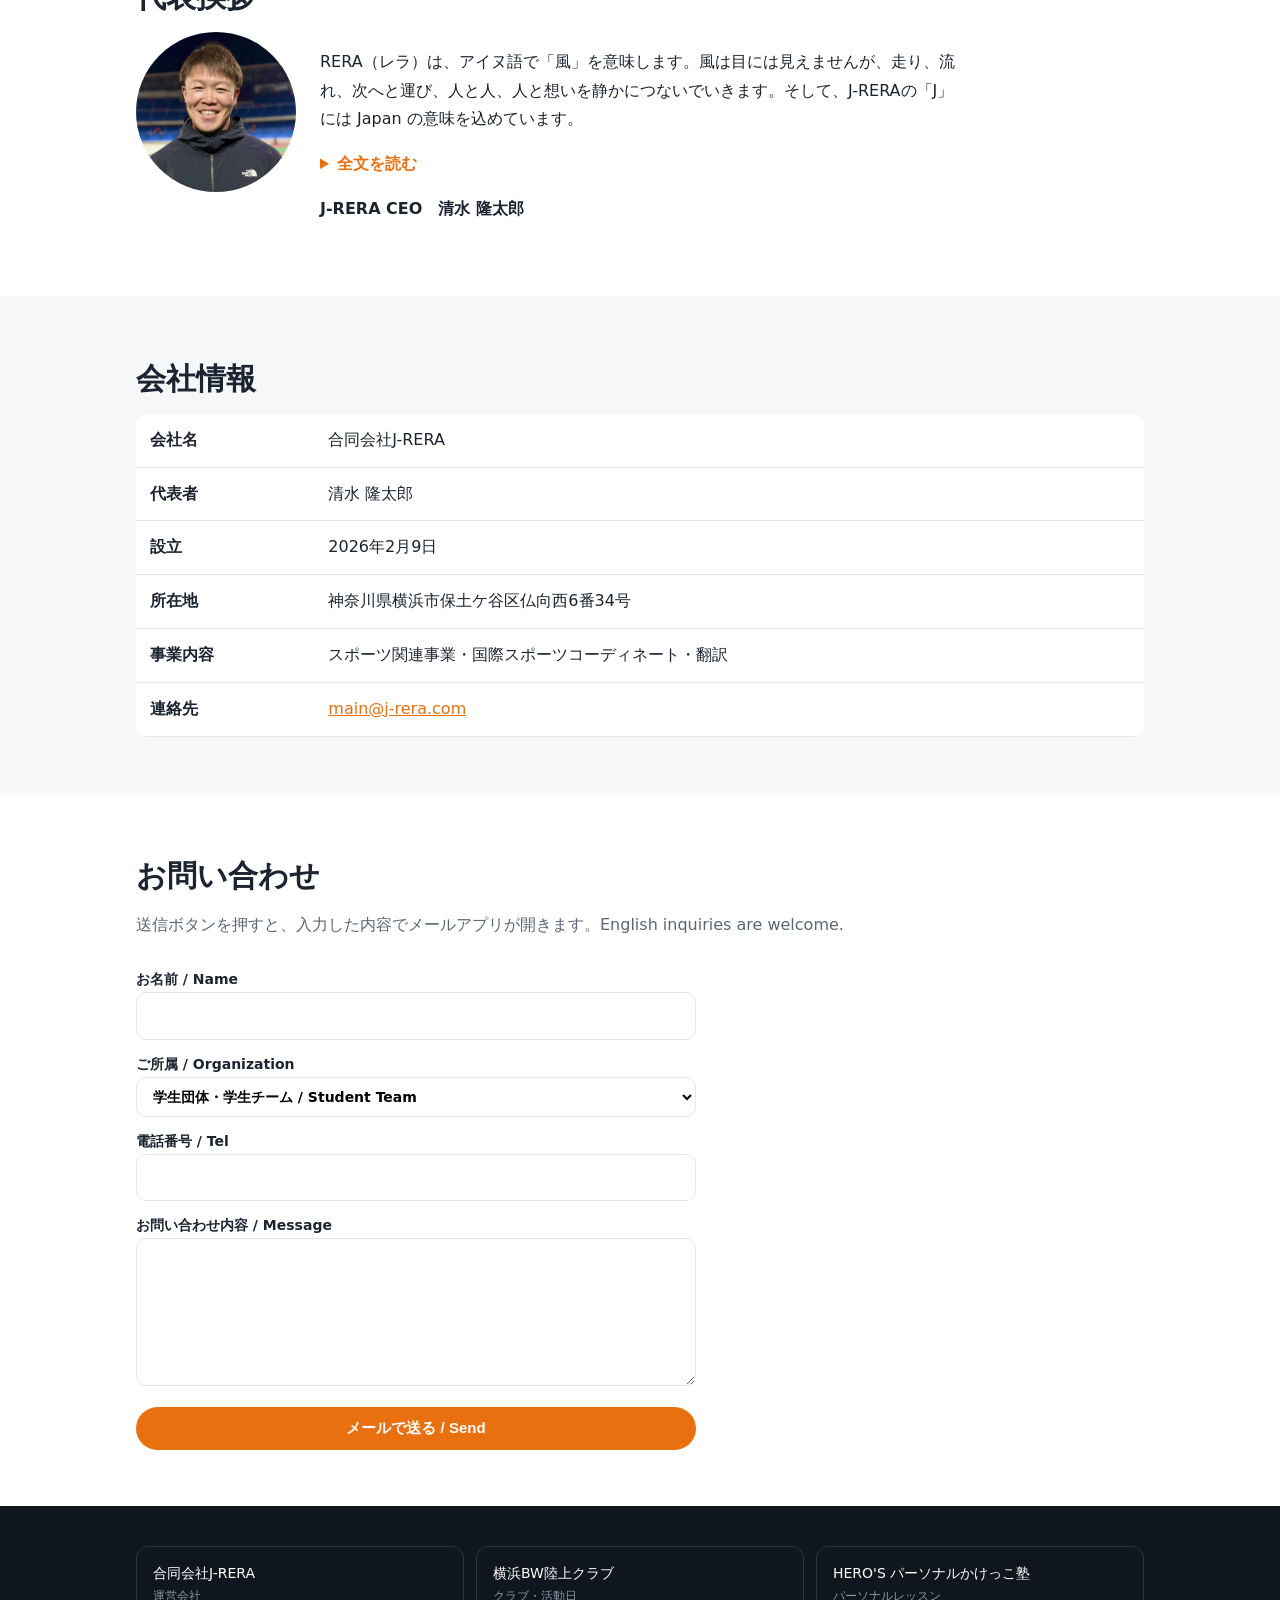
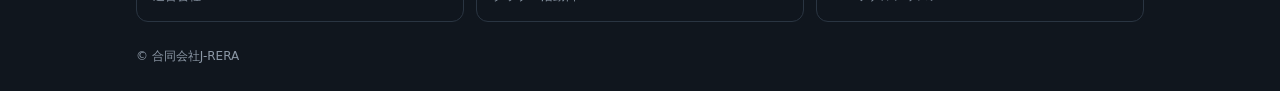
==== commit 14f6c959: "BW にコラボ動画と11月の予定を載せ、ロゴと先生の写真を入れる - 動画をハラケンチャンネルとのコラボ動画に差し替える - 11月の活動日を一覧とカレンダー画像で載せる - ヘッダーに J-RERA" ====
--- a/index.html
+++ b/index.html
@@ -6,12 +6,13 @@
 <meta name="robots" content="noindex, nofollow">
 <title>合同会社J-RERA｜スポーツでつなぐ、横浜から世界へ</title>
 <meta name="description" content="スポーツを通じて、国境・世代・文化を越えた出会いと成長を。横浜BW陸上クラブ、HERO'S パーソナルかけっこ塾を運営しています。">
-<link rel="stylesheet" href="base.css">
+<link rel="icon" href="img/jrera-mark.png">
+<link rel="stylesheet" href="base.css?v=5">
 </head>
 <body class="jrera">
 
 <header class="site"><div class="wrap">
-  <a class="logo" href="./">J-RERA<small>合同会社J-RERA</small></a>
+  <a class="logo" href="./"><img src="img/jrera-mark.png" alt="" width="60" height="40">J-RERA<small>合同会社J-RERA</small></a>
   <nav class="menu">
     <a href="#business">事業</a><a href="#message">代表挨拶</a><a href="#company">会社情報</a><a href="#contact">お問い合わせ</a>
   </nav>
@@ -77,6 +78,8 @@
 
 <section id="message"><div class="wrap">
   <h2>代表挨拶</h2>
+  <div class="profile">
+  <img class="avatar" src="img/shimizu.jpg" alt="清水 隆太郎" width="160" height="160">
   <div class="prose">
     <p>RERA（レラ）は、アイヌ語で「風」を意味します。風は目には見えませんが、走り、流れ、次へと運び、人と人、人と想いを静かにつないでいきます。そして、J-RERAの「J」には Japan の意味を込めています。</p>
     <details>
@@ -90,6 +93,7 @@
       <p>私たちJ-RERAは、事業を通じて多くの人と関わり、多くの人の役に立ち、その想いを風のように次へ、また次へと運んでいく。そんな存在であり続けたいと考えています。</p>
     </details>
     <p><strong>J-RERA CEO　清水 隆太郎</strong></p>
+  </div>
   </div>
 </div></section>
 
@@ -131,6 +135,6 @@
   </div>
   <div class="copy">© 合同会社J-RERA</div>
 </div></footer>
-<script src="form.js"></script>
+<script src="form.js?v=2"></script>
 </body>
 </html>
--- a/base.css
+++ b/base.css
@@ -34,6 +34,8 @@
 }
 header.site .wrap { display: flex; align-items: center; gap: 16px; min-height: 60px; flex-wrap: wrap; }
 .logo { font-weight: 800; font-size: 18px; color: var(--ink); text-decoration: none; letter-spacing: .02em; }
+.logo:has(img) { display: grid; grid-template-columns: auto auto; column-gap: 10px; align-items: center; }
+.logo img { grid-row: span 2; height: 40px; width: auto; }
 .logo small { display: block; font-size: 11px; font-weight: 500; color: var(--sub); line-height: 1.2; }
 nav.menu { margin-left: auto; display: flex; gap: 4px 18px; flex-wrap: wrap; font-size: 14px; }
 nav.menu a { color: var(--ink); text-decoration: none; }
@@ -89,6 +91,7 @@
 .profile { display: grid; gap: 24px; grid-template-columns: 160px 1fr; align-items: start; }
 .avatar { width: 160px; aspect-ratio: 1; border-radius: 50%; background: var(--soft); border: 1px dashed var(--line);
   display: grid; place-items: center; color: var(--sub); font-size: 13px; }
+img.avatar { height: auto; border: 0; object-fit: cover; }
 .profile ul { padding-left: 1.2em; margin: 8px 0; }
 @media (max-width: 600px) { .profile { grid-template-columns: 1fr; } }
 
@@ -123,6 +126,11 @@
 .video { aspect-ratio: 16 / 9; border-radius: 12px; overflow: hidden; background: #000; }
 .video iframe { width: 100%; height: 100%; border: 0; display: block; }
 .caption { margin: 8px 0 0; font-size: 14px; color: var(--sub); }
+.split { display: grid; gap: 32px; grid-template-columns: 1fr 1.3fr; align-items: center; }
+.split .btns { margin-top: 0; }
+.movie { margin: 0; }
+@media (max-width: 760px) { .split { grid-template-columns: 1fr; gap: 20px; } }
 
 footer.family .sns { display: flex; gap: 16px; margin-bottom: 12px; }
 footer.family .sns a { color: #cfd6de; }
+.calendar { display: block; width: 100%; height: auto; margin-top: 16px; border: 1px solid var(--line); border-radius: 12px; }
